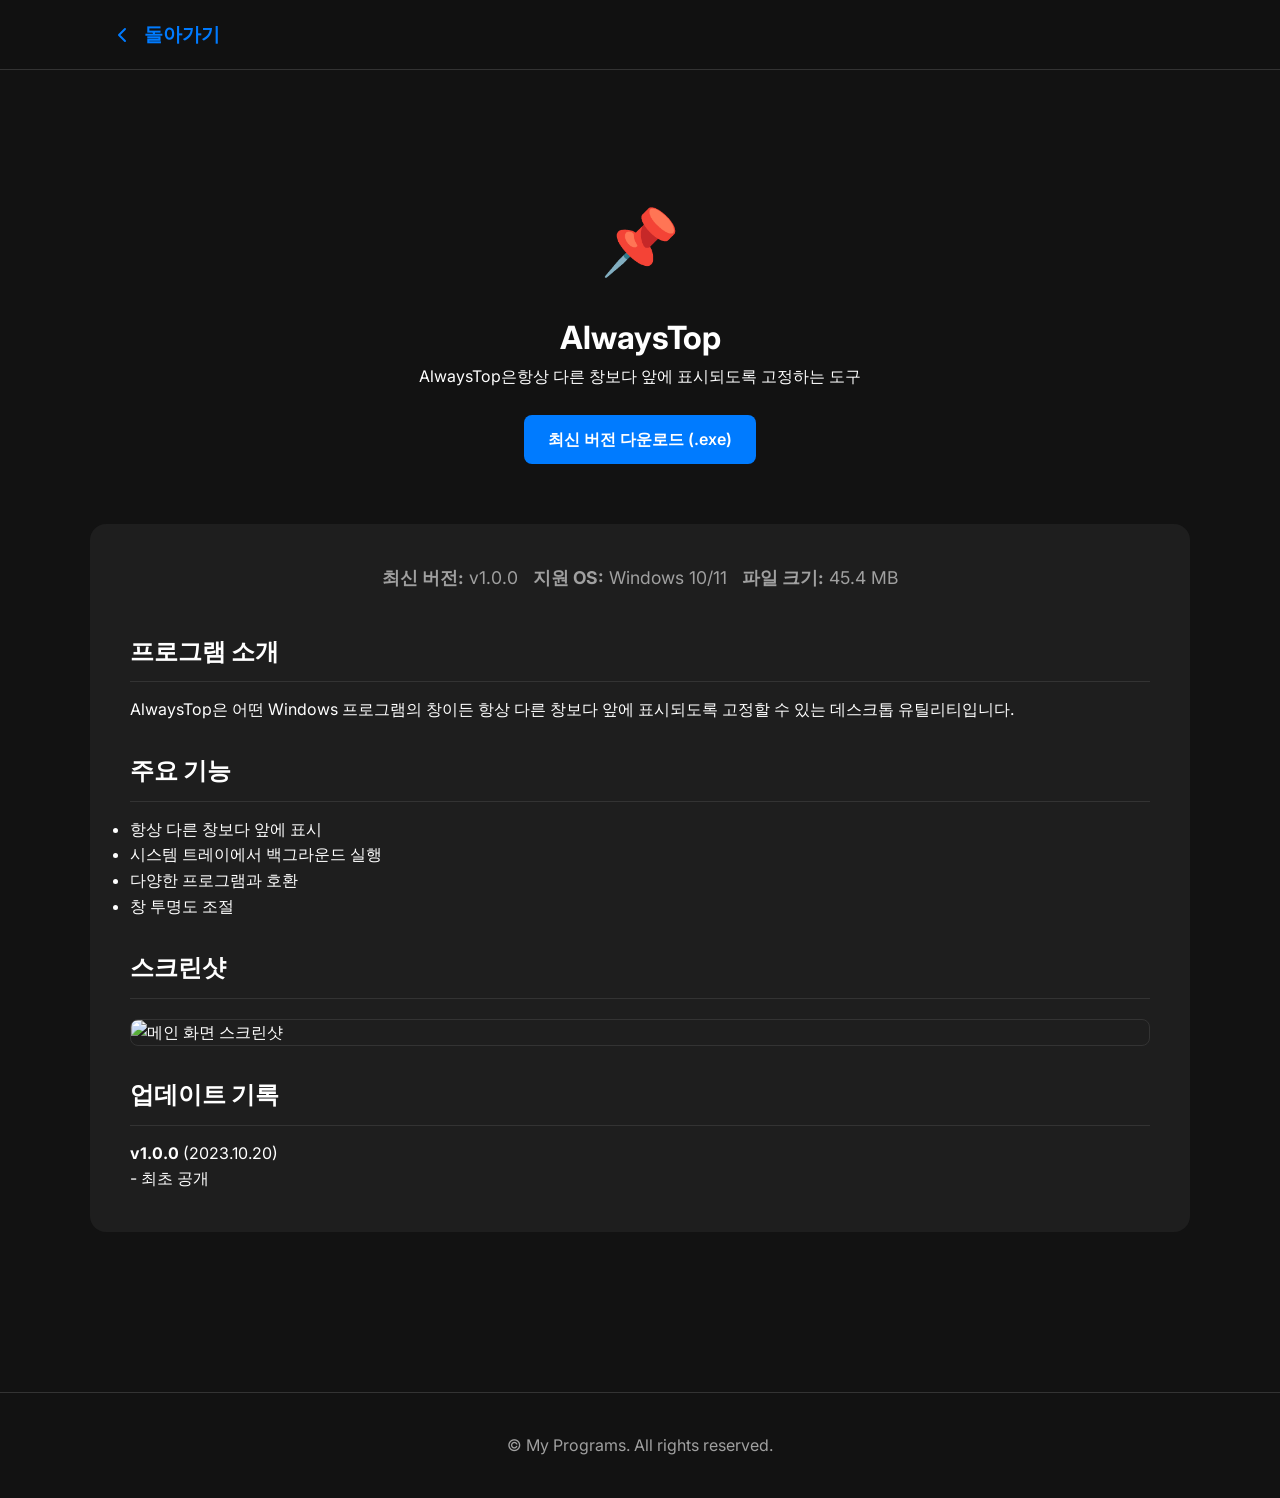
==== programs/AlwaysTop.html @ d7d0b7b1 "Add files via upload" ====
<!DOCTYPE html>
<html lang="ko">
<head>
    <meta charset="UTF-8">
    <meta name="viewport" content="width=device-width, initial-scale=1.0">
    <title>Smart Clipboard - My Programs</title>
    <link rel="stylesheet" href="../css/style.css">
    <link href="https://fonts.googleapis.com/css2?family=Inter:wght@400;600;800&display=swap" rel="stylesheet">
</head>
<body>
    <nav class="navbar">
        <div class="container">
            <a href="../index.html" class="logo">
                <svg width="24" height="24" viewBox="0 0 24 24" fill="none" stroke="currentColor" stroke-width="2" stroke-linecap="round" stroke-linejoin="round"><polyline points="15 18 9 12 15 6"></polyline></svg>
                <span>돌아가기</span>
            </a>
        </div>
    </nav>

    <div class="container section fade-in">
        <header class="detail-header">
            <div class="detail-icon">📌</div>
            <h1>AlwaysTop</h1>
            <p>AlwaysTop은항상 다른 창보다 앞에 표시되도록 고정하는 도구</p>
            <br>
            <a href="https://github.com/woodong4600/AlwaysTop/raw/refs/heads/main/AlwaysTop_Setup_x64.exe" class="btn btn-primary btn-lg">최신 버전 다운로드 (.exe)</a>
        </header>

        <main class="detail-content">
            <div class="card-meta" style="justify-content: center; font-size: 1.1rem; margin-bottom: 40px;">
                <span><strong>최신 버전:</strong> v1.0.0</span>
                <span><strong>지원 OS:</strong> Windows 10/11</span>
                <span><strong>파일 크기:</strong> 45.4 MB</span>
            </div>

            <h2>프로그램 소개</h2>
            <p>AlwaysTop은 어떤 Windows 프로그램의 창이든 항상 다른 창보다 앞에 표시되도록 고정할 수 있는 데스크톱 유틸리티입니다.</p>

            <h2>주요 기능</h2>
            <ul>
                <li>항상 다른 창보다 앞에 표시</li>
                <li>시스템 트레이에서 백그라운드 실행</li>
                <li>다양한 프로그램과 호환</li>
                <li>창 투명도 조절</li>
            </ul>

            <h2>스크린샷</h2>
            <div class="screenshot-grid">
                <!-- 이미지 파일이 있다면 assets/screenshots/ 에 넣고 연결하세요 -->
                <img src="../assets\screenshots\AlwaysTop\스크린샷 2026-09-07 172548.png" alt="메인 화면 스크린샷">
            </div>

            <h2>업데이트 기록</h2>
            <p><strong>v1.0.0</strong> (2023.10.20)<br>- 최초 공개</p>
        </main>
    </div>

    <footer class="footer">
        <div class="container">
            <p>&copy; My Programs. All rights reserved.</p>
        </div>
    </footer>
</body>
</html>
---- css/style.css ----
/* 기본 변수 및 초기화 */
:root {
    --bg-color: #121212;
    --card-bg: #1e1e1e;
    --primary-color: #007bff;
    --primary-hover: #0056b3;
    --text-main: #ffffff;
    --text-muted: #a0a0a0;
    --border-color: #333;
    --transition: all 0.3s ease;
}

* {
    margin: 0;
    padding: 0;
    box-sizing: border-box;
}

body {
    background-color: var(--bg-color);
    color: var(--text-main);
    font-family: 'Inter', -apple-system, BlinkMacSystemFont, "Segoe UI", Roboto, sans-serif;
    line-height: 1.6;
    scroll-behavior: smooth;
}

.container {
    max-width: 1100px;
    margin: 0 auto;
    padding: 0 20px;
}

a {
    text-decoration: none;
    color: inherit;
}

/* 네비게이션 */
.navbar {
    height: 70px;
    display: flex;
    align-items: center;
    background: rgba(18, 18, 18, 0.8);
    backdrop-filter: blur(10px);
    position: sticky;
    top: 0;
    z-index: 1000;
    border-bottom: 1px solid var(--border-color);
}

.navbar .container {
    display: flex;
    justify-content: space-between;
    align-items: center;
    width: 100%;
}

.logo {
    display: flex;
    align-items: center;
    gap: 10px;
    font-weight: 800;
    font-size: 1.2rem;
    color: var(--primary-color);
}

.nav-links {
    display: flex;
    gap: 20px;
}

.nav-links a:hover {
    color: var(--primary-color);
}

/* Hero 영역 */
.hero {
    padding: 100px 0;
    text-align: center;
    background: radial-gradient(circle at center, #1e1e1e 0%, #121212 100%);
}

.hero h1 {
    font-size: 3rem;
    margin-bottom: 20px;
    line-height: 1.2;
}

.hero p {
    color: var(--text-muted);
    font-size: 1.2rem;
    margin-bottom: 30px;
}

/* 버튼 스타일 */
.btn {
    display: inline-block;
    padding: 12px 24px;
    border-radius: 8px;
    font-weight: 600;
    cursor: pointer;
    transition: var(--transition);
    border: none;
}

.btn-primary {
    background-color: var(--primary-color);
    color: white;
}

.btn-primary:hover {
    background-color: var(--primary-hover);
    transform: translateY(-2px);
}

.btn-outline {
    background-color: transparent;
    border: 1px solid var(--border-color);
    color: var(--text-main);
}

.btn-outline:hover {
    background-color: var(--border-color);
}

/* 컨트롤 (검색/필터) */
.section {
    padding: 60px 0;
}

.controls {
    margin-bottom: 40px;
    display: flex;
    flex-direction: column;
    gap: 20px;
    align-items: center;
}

.search-box {
    width: 100%;
    max-width: 500px;
}

.search-box input {
    width: 100%;
    padding: 15px 20px;
    background: var(--card-bg);
    border: 1px solid var(--border-color);
    border-radius: 12px;
    color: white;
    font-size: 1rem;
}

.filter-group {
    display: flex;
    gap: 10px;
    flex-wrap: wrap;
    justify-content: center;
}

.filter-btn {
    background: var(--card-bg);
    border: 1px solid var(--border-color);
    color: var(--text-muted);
    padding: 8px 18px;
    border-radius: 20px;
    cursor: pointer;
    transition: var(--transition);
}

.filter-btn.active, .filter-btn:hover {
    background: var(--primary-color);
    color: white;
    border-color: var(--primary-color);
}

/* 프로그램 카드 */
.program-grid {
    display: grid;
    grid-template-columns: repeat(auto-fill, minmax(320px, 1fr));
    gap: 25px;
}

.card {
    background: var(--card-bg);
    border-radius: 16px;
    padding: 30px;
    border: 1px solid var(--border-color);
    transition: var(--transition);
    display: flex;
    flex-direction: column;
}

.card:hover {
    transform: translateY(-10px);
    border-color: var(--primary-color);
    box-shadow: 0 10px 30px rgba(0,0,0,0.5);
}

.card-icon {
    font-size: 40px;
    margin-bottom: 20px;
}

.card-title {
    font-size: 1.4rem;
    margin-bottom: 10px;
}

.card-desc {
    color: var(--text-muted);
    font-size: 0.95rem;
    margin-bottom: 20px;
    flex-grow: 1;
}

.card-meta {
    font-size: 0.85rem;
    color: var(--text-muted);
    margin-bottom: 20px;
    display: flex;
    gap: 15px;
}

.card-btns {
    display: grid;
    grid-template-columns: 1fr 1fr;
    gap: 10px;
}

.card-btns .btn {
    text-align: center;
    padding: 10px;
    font-size: 0.9rem;
}

/* 상세 페이지 전용 스타일 */
.detail-header {
    text-align: center;
    padding: 60px 0;
}

.detail-icon { font-size: 64px; margin-bottom: 20px; }
.detail-content {
    background: var(--card-bg);
    padding: 40px;
    border-radius: 16px;
    margin-bottom: 40px;
}

.detail-content h2 {
    margin: 30px 0 15px 0;
    padding-bottom: 10px;
    border-bottom: 1px solid var(--border-color);
}

.screenshot-grid {
    display: grid;
    grid-template-columns: repeat(auto-fit, minmax(250px, 1fr));
    gap: 20px;
    margin-top: 20px;
}

.screenshot-grid img {
    width: 100%;
    border-radius: 8px;
    border: 1px solid var(--border-color);
}

/* 푸터 */
.footer {
    padding: 40px 0;
    text-align: center;
    color: var(--text-muted);
    border-top: 1px solid var(--border-color);
    margin-top: 60px;
}

/* 애니메이션 */
.fade-in {
    opacity: 0;
    animation: fadeIn 0.8s ease forwards;
}

.delay-1 { animation-delay: 0.2s; }
.delay-2 { animation-delay: 0.4s; }

@keyframes fadeIn {
    from { opacity: 0; transform: translateY(20px); }
    to { opacity: 1; transform: translateY(0); }
}

.hidden { display: none; }
.no-results { text-align: center; padding: 40px; color: var(--text-muted); }

/* 반응형 */
@media (max-width: 768px) {
    .hero h1 { font-size: 2rem; }
    .program-grid { grid-template-columns: 1fr; }
}
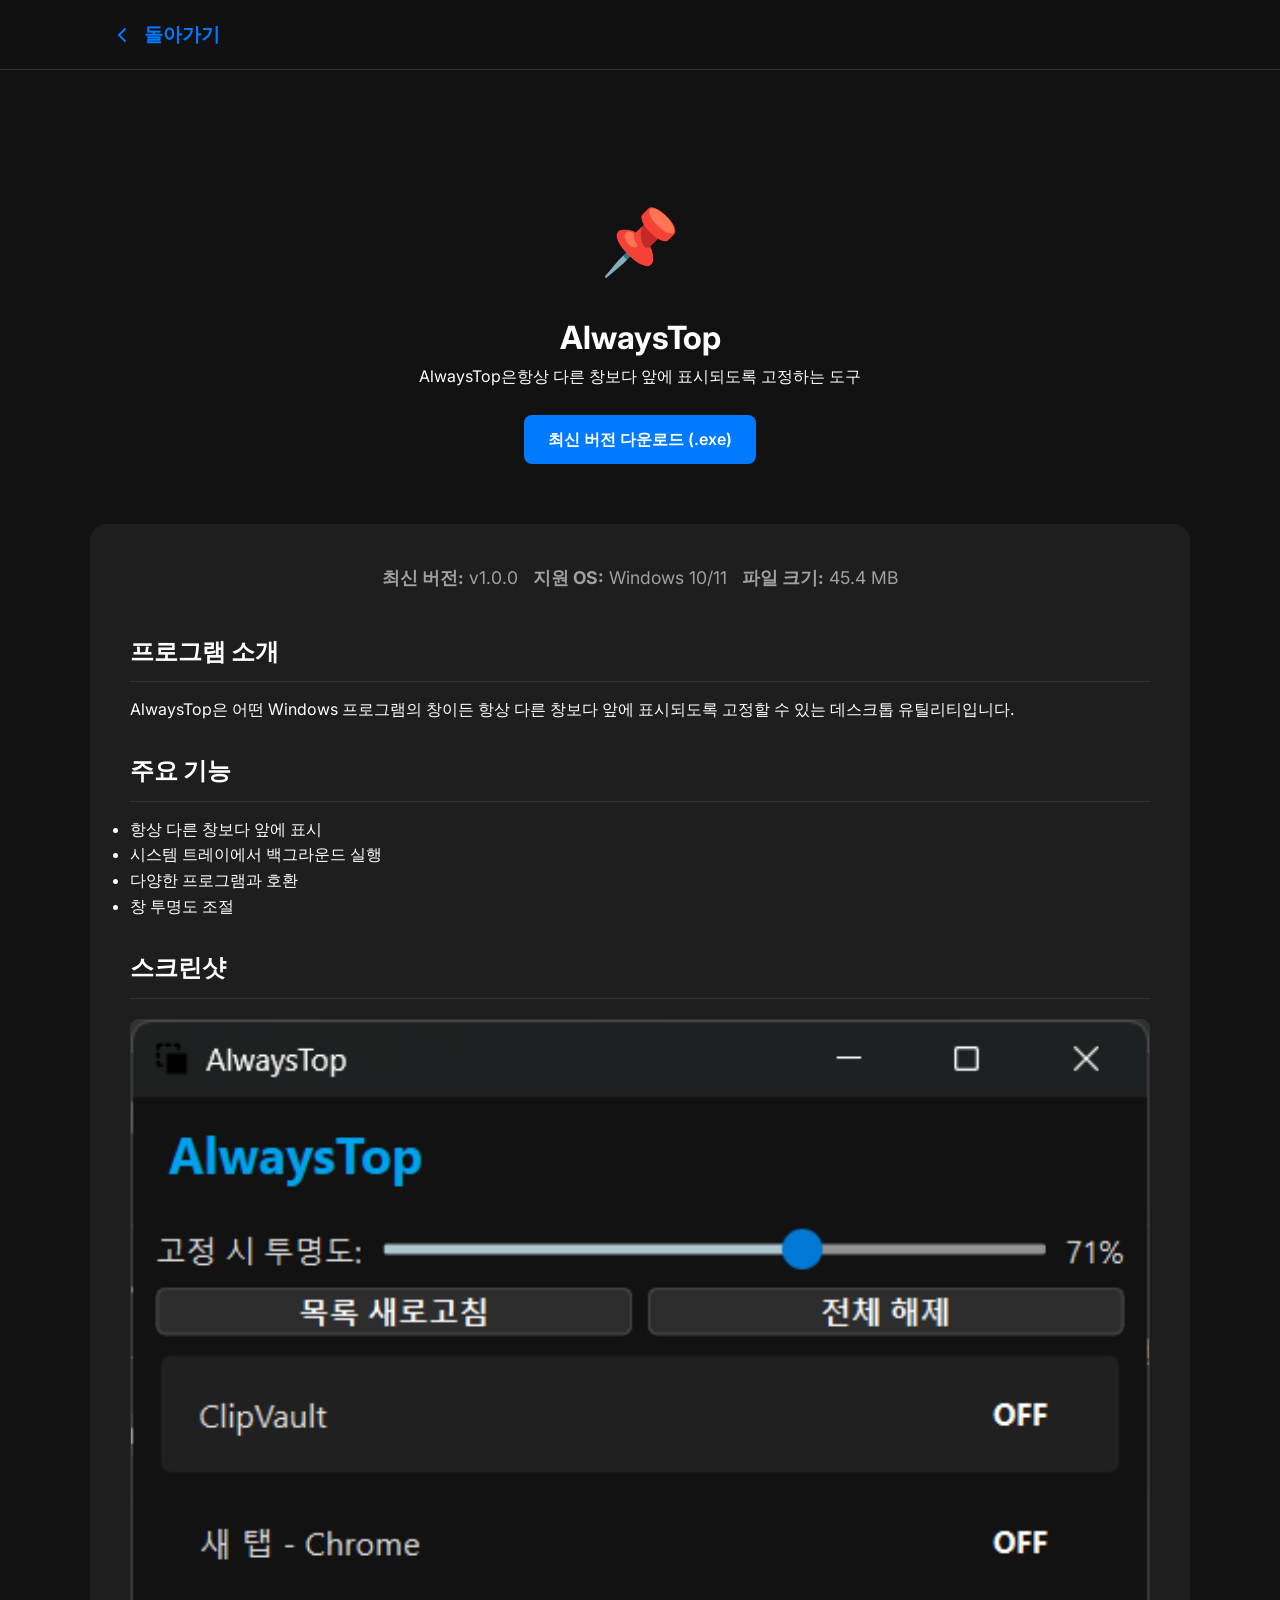
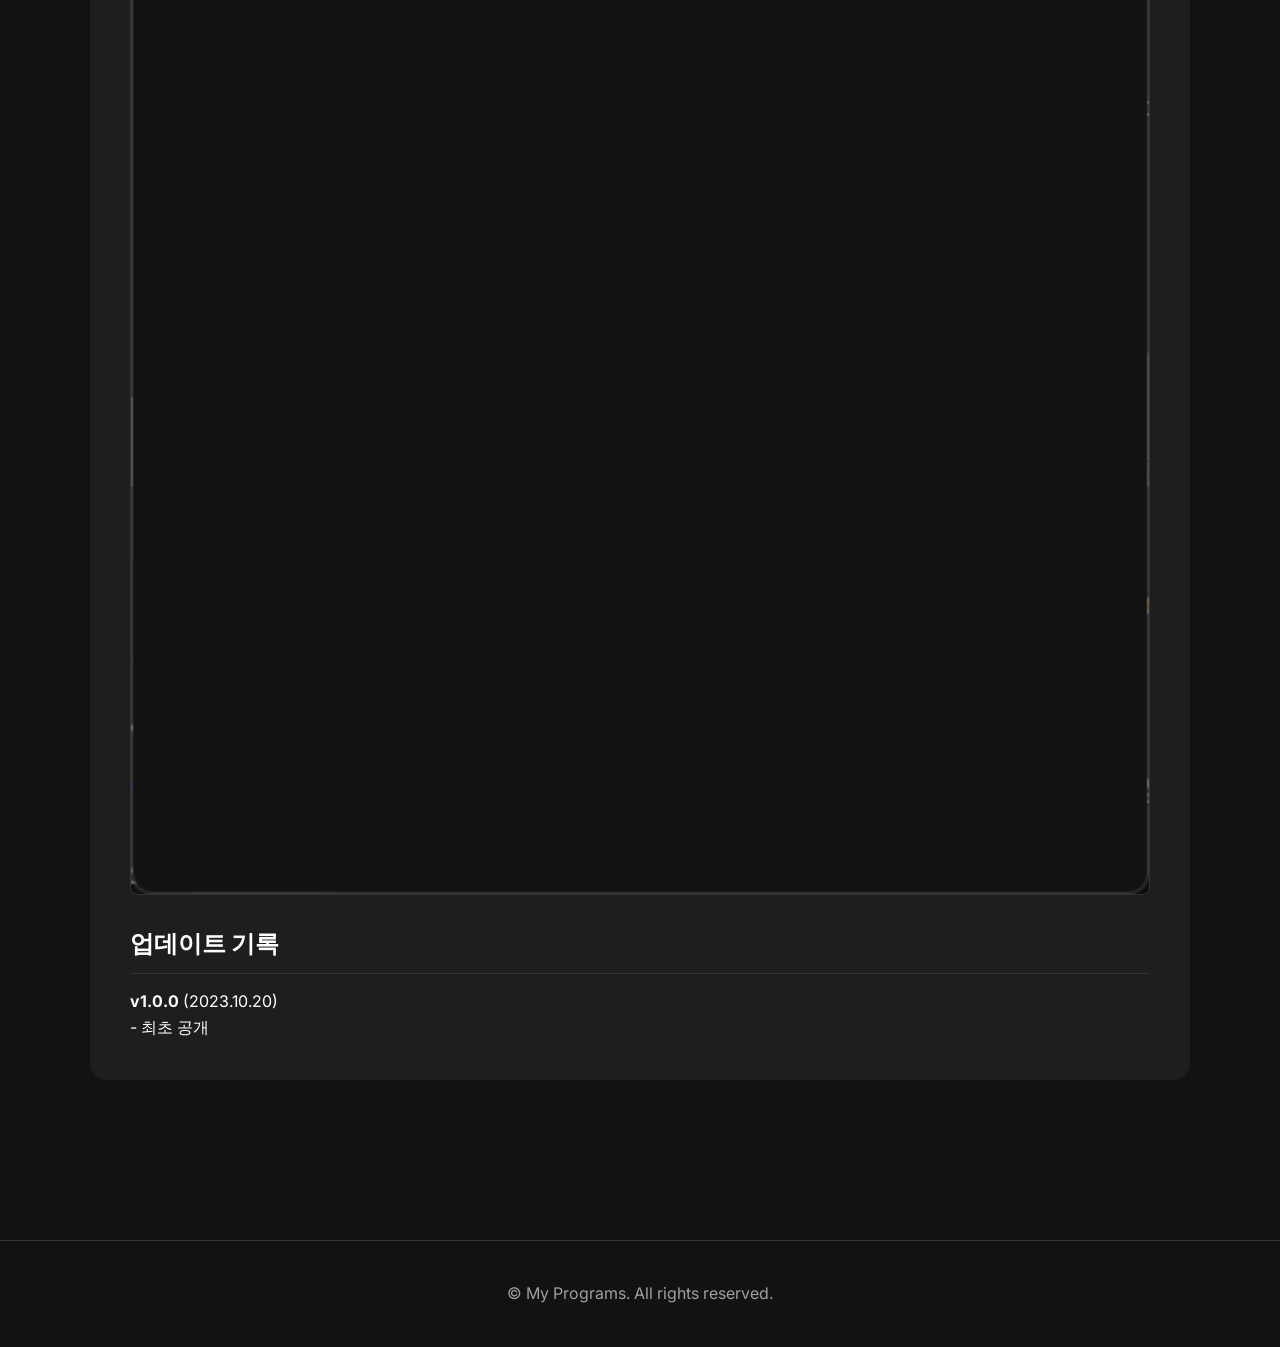
==== commit e44309dc: "Update AlwaysTop.html" ====
--- a/programs/AlwaysTop.html
+++ b/programs/AlwaysTop.html
@@ -3,7 +3,7 @@
 <head>
     <meta charset="UTF-8">
     <meta name="viewport" content="width=device-width, initial-scale=1.0">
-    <title>Smart Clipboard - My Programs</title>
+    <title>AlwaysTop - My Programs</title>
     <link rel="stylesheet" href="../css/style.css">
     <link href="https://fonts.googleapis.com/css2?family=Inter:wght@400;600;800&display=swap" rel="stylesheet">
 </head>
@@ -61,4 +61,4 @@
         </div>
     </footer>
 </body>
-</html>+</html>
